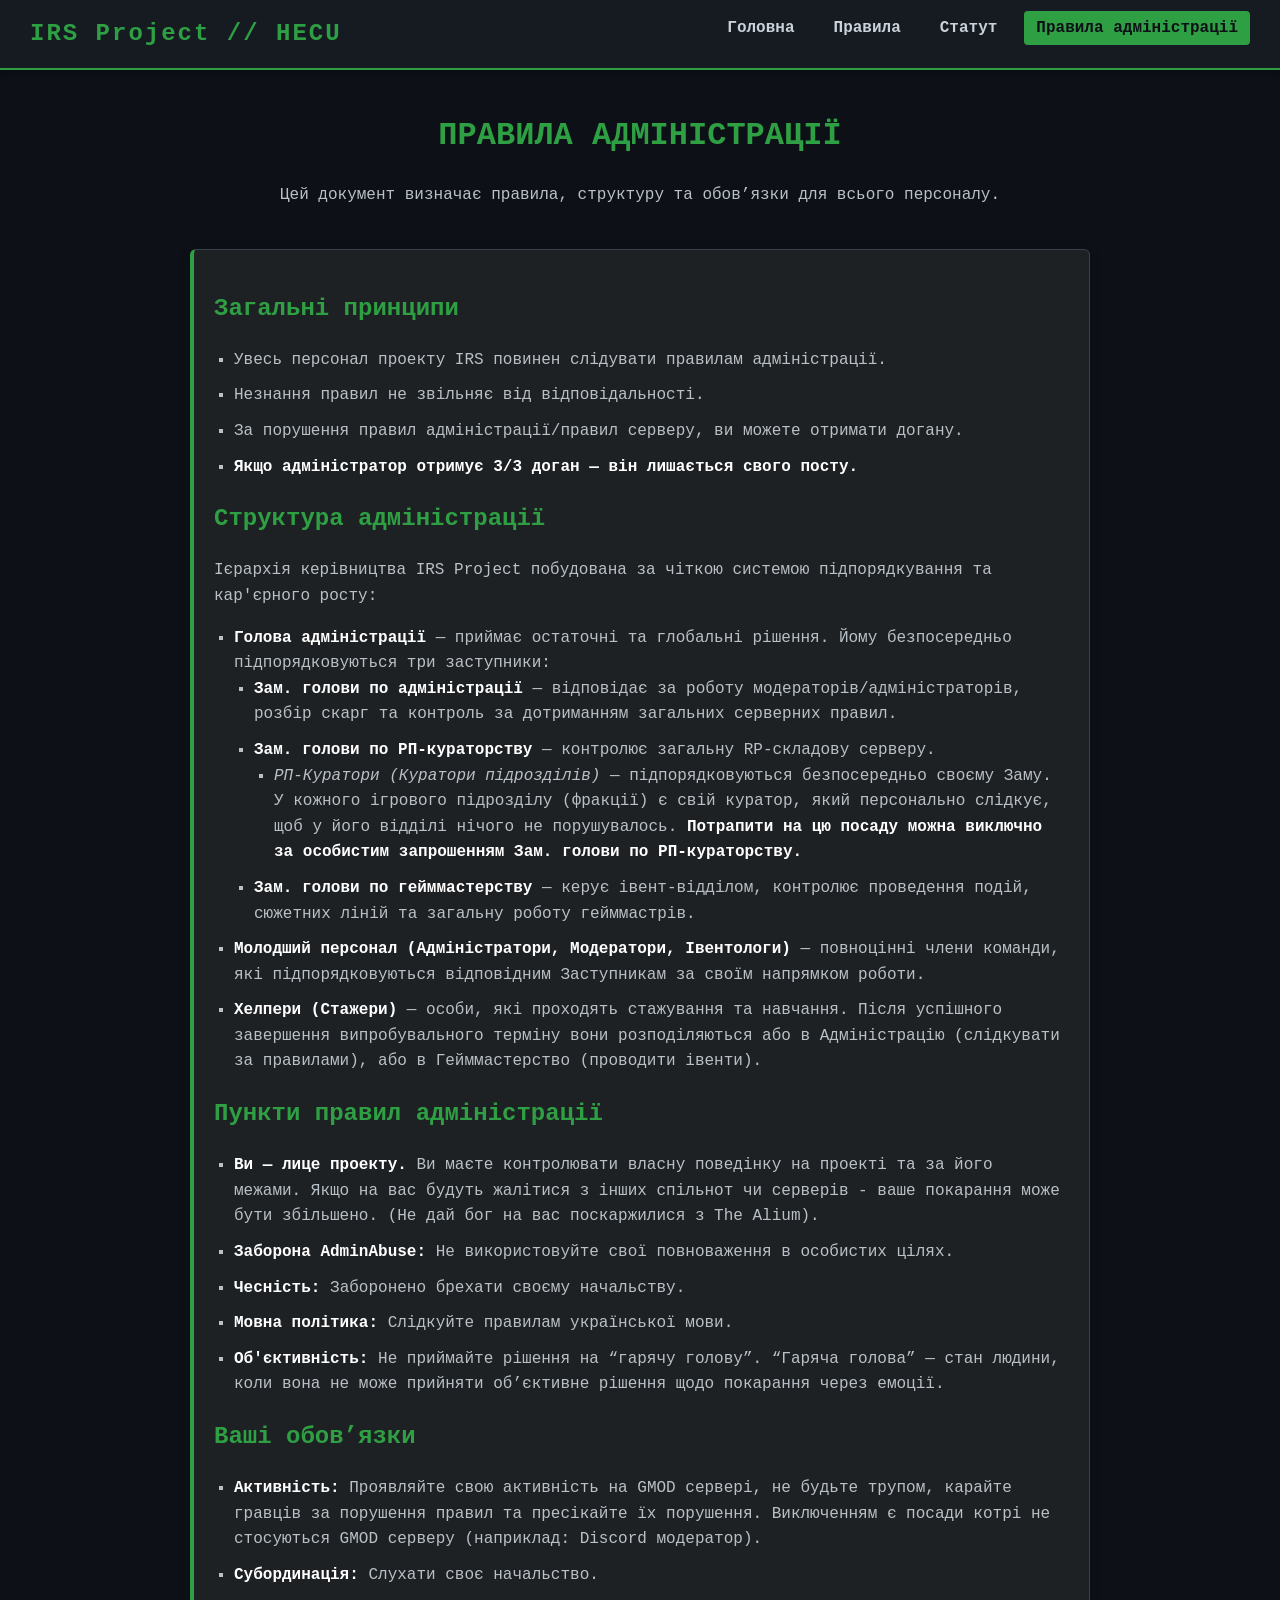
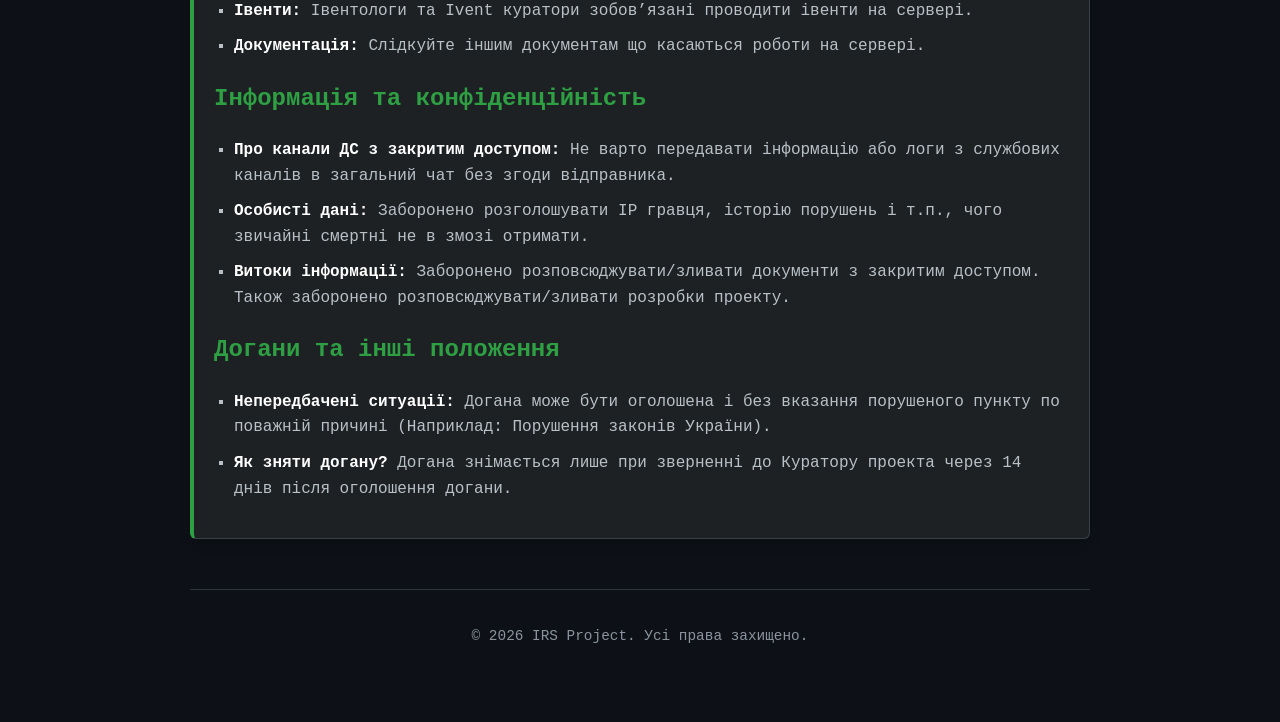
==== admin.html @ d23d97cd "Add files via upload" ====
<!DOCTYPE html>
<html lang="uk">
<head>
    <meta charset="UTF-8">
    <meta name="viewport" content="width=device-width, initial-scale=1.0">
    <title>IRS Project | Правила адміністрації</title>
    <link rel="stylesheet" href="style.css">
</head>
<body>
    <nav class="navbar">
        <div class="nav-brand">IRS Project // HECU</div>
        <ul class="nav-links">
            <li><a href="index.html">Головна</a></li>
            <li><a href="rules.html">Правила</a></li>
            <li><a href="charter.html">Статут</a></li>
            <li><a href="admin.html" class="active">Правила адміністрації</a></li>
        </ul>
    </nav>

    <div class="container">
        <header>
            <h1>ПРАВИЛА АДМІНІСТРАЦІЇ</h1>
            <p>Цей документ визначає правила, структуру та обов’язки для всього персоналу.</p>
        </header>

        <main>
            <section class="terminal-box">
                <h2>Загальні принципи</h2>
                <ul>
                    <li>Увесь персонал проекту IRS повинен слідувати правилам адміністрації.</li>
                    <li>Незнання правил не звільняє від відповідальності.</li>
                    <li>За порушення правил адміністрації/правил серверу, ви можете отримати догану.</li>
                    <li><strong>Якщо адміністратор отримує 3/3 доган — він лишається свого посту.</strong></li>
                </ul>

                <h2>Структура адміністрації</h2>
                <p>Ієрархія керівництва IRS Project побудована за чіткою системою підпорядкування та кар'єрного росту:</p>
                <ul>
                    <li><strong>Голова адміністрації</strong> — приймає остаточні та глобальні рішення. Йому безпосередньо підпорядковуються три заступники:
                        <ul>
                            <li><strong>Зам. голови по адміністрації</strong> — відповідає за роботу модераторів/адміністраторів, розбір скарг та контроль за дотриманням загальних серверних правил.</li>
                            <li><strong>Зам. голови по РП-кураторству</strong> — контролює загальну RP-складову серверу.
                                <ul>
                                    <li><em>РП-Куратори (Куратори підрозділів)</em> — підпорядковуються безпосередньо своєму Заму. У кожного ігрового підрозділу (фракції) є свій куратор, який персонально слідкує, щоб у його відділі нічого не порушувалось. <strong>Потрапити на цю посаду можна виключно за особистим запрошенням Зам. голови по РП-кураторству.</strong></li>
                                </ul>
                            </li>
                            <li><strong>Зам. голови по гейммастерству</strong> — керує івент-відділом, контролює проведення подій, сюжетних ліній та загальну роботу гейммастрів.</li>
                        </ul>
                    </li>
                    <li><strong>Молодший персонал (Адміністратори, Модератори, Івентологи)</strong> — повноцінні члени команди, які підпорядковуються відповідним Заступникам за своїм напрямком роботи.</li>
                    <li><strong>Хелпери (Стажери)</strong> — особи, які проходять стажування та навчання. Після успішного завершення випробувального терміну вони розподіляються або в Адміністрацію (слідкувати за правилами), або в Гейммастерство (проводити івенти).</li>
                </ul>

                <h2>Пункти правил адміністрації</h2>
                <ul>
                    <li><strong>Ви — лице проекту.</strong> Ви маєте контролювати власну поведінку на проекті та за його межами. Якщо на вас будуть жалітися з інших спільнот чи серверів - ваше покарання може бути збільшено. (Не дай бог на вас поскаржилися з The Alium).</li>
                    <li><strong>Заборона AdminAbuse:</strong> Не використовуйте свої повноваження в особистих цілях.</li>
                    <li><strong>Чесність:</strong> Заборонено брехати своєму начальству.</li>
                    <li><strong>Мовна політика:</strong> Слідкуйте правилам української мови.</li>
                    <li><strong>Об'єктивність:</strong> Не приймайте рішення на “гарячу голову”. “Гаряча голова” — стан людини, коли вона не може прийняти об’єктивне рішення щодо покарання через емоції.</li>
                </ul>

                <h2>Ваші обов’язки</h2>
                <ul>
                    <li><strong>Активність:</strong> Проявляйте свою активність на GMOD сервері, не будьте трупом, карайте гравців за порушення правил та пресікайте їх порушення. Виключенням є посади котрі не стосуються GMOD серверу (наприклад: Discord модератор).</li>
                    <li><strong>Субординація:</strong> Слухати своє начальство.</li>
                    <li><strong>Івенти:</strong> Івентологи та Ivent куратори зобов’язані проводити івенти на сервері.</li>
                    <li><strong>Документація:</strong> Слідкуйте іншим документам що касаються роботи на сервері.</li>
                </ul>

                <h2>Інформація та конфіденційність</h2>
                <ul>
                    <li><strong>Про канали ДС з закритим доступом:</strong> Не варто передавати інформацію або логи з службових каналів в загальний чат без згоди відправника.</li>
                    <li><strong>Особисті дані:</strong> Заборонено розголошувати IP гравця, історію порушень і т.п., чого звичайні смертні не в змозі отримати.</li>
                    <li><strong>Витоки інформації:</strong> Заборонено розповсюджувати/зливати документи з закритим доступом. Також заборонено розповсюджувати/зливати розробки проекту.</li>
                </ul>

                <h2>Догани та інші положення</h2>
                <ul>
                    <li><strong>Непередбачені ситуації:</strong> Догана може бути оголошена і без вказання порушеного пункту по поважній причині (Наприклад: Порушення законів України).</li>
                    <li><strong>Як зняти догану?</strong> Догана знімається лише при зверненні до Куратору проекта через 14 днів після оголошення догани.</li>
                </ul>
            </section>
        </main>

        <footer>
            <p>&copy; 2026 IRS Project. Усі права захищено.</p>
        </footer>
    </div>

    <script>
        document.addEventListener('DOMContentLoaded', () => {
            const links = document.querySelectorAll('.nav-links a');

            links.forEach(link => {
                link.addEventListener('click', function(e) {
                    if (this.href === window.location.href) return;
                    e.preventDefault();
                    const target = this.href;
                    document.body.classList.add('fade-out');
                    setTimeout(() => {
                        window.location.href = target;
                    }, 300);
                });
            });
        });
    </script>
</body>
</html>
---- style.css ----
/* =========================================
 *  БАЗОВІ НАЛАШТУВАННЯ ТА АНІМАЦІЇ
 = *======================================== */
body {
    background-color: #0d1117;
    color: #b9c1c7; /* М'який колір тексту для захисту очей */
    font-family: 'Courier New', Courier, monospace;
    margin: 0;
    padding: 0;
    line-height: 1.6;
    animation: pageFadeIn 0.4s ease-out forwards;
    opacity: 0; /* Ховаємо до початку анімації */
}

/* Анімація появи сторінки */
@keyframes pageFadeIn {
    from { opacity: 0; transform: translateY(15px); }
    to { opacity: 1; transform: translateY(0); }
}

/* Анімація зникнення сторінки (викликається JS скриптом) */
body.fade-out {
    animation: pageFadeOut 0.3s ease-in forwards;
}

@keyframes pageFadeOut {
    from { opacity: 1; transform: translateY(0); }
    to { opacity: 0; transform: translateY(-15px); }
}

/* =========================================
 *  НАВІГАЦІЙНЕ МЕНЮ
 = *======================================== */
.navbar {
    background-color: #161b22;
    border-bottom: 2px solid #2ea043;
    display: flex;
    justify-content: space-between;
    align-items: center;
    padding: 15px 30px;
    box-shadow: 0 4px 6px rgba(0,0,0,0.3);
}

.nav-brand {
    font-size: 1.5rem;
    font-weight: bold;
    color: #2ea043;
    letter-spacing: 2px;
}

.nav-links {
    list-style: none;
    display: flex;
    gap: 15px;
    margin: 0;
    padding: 0;
}

.nav-links a {
    color: #c9d1d9;
    text-decoration: none;
    font-weight: bold;
    padding: 8px 12px;
    border-radius: 4px;
    transition: all 0.2s ease-in-out;
}

.nav-links a:hover, .nav-links a.active {
    background-color: #2ea043;
    color: #0d1117;
}

/* =========================================
 *  ГОЛОВНА СТОРІНКА (БАНЕР ТА ТЕКСТ)
 = *======================================== */
.hero-banner {
    /* Фон з затемненням та картинкою. Заміни URL на свою картинку, коли вона буде */
    background: linear-gradient(rgba(0, 0, 0, 0.5), rgba(0, 0, 0, 0.7)), url('https://cdn2.steamgriddb.com/hero_thumb/b64af96907830c25b6bd2e01e6996eae.jpg') center/cover no-repeat;
    height: 350px;
    display: flex;
    justify-content: center;
    align-items: center;
    border-bottom: 2px solid #2ea043;
}

.hero-banner h1 {
    font-family: Arial, sans-serif;
    font-size: 4rem;
    color: #ffffff;
    margin: 0;
    text-shadow: 2px 2px 8px rgba(0,0,0,0.9);
}

.main-content {
    background-color: #4b4c4d;
    padding: 60px 20px;
}

.text-container {
    max-width: 900px;
    margin: 0 auto;
    font-family: 'Georgia', 'Times New Roman', serif;
    color: #f0f0f0;
    font-size: 1.15rem;
    line-height: 1.8;
}

.section-title {
    font-weight: bold;
    text-align: center;
    margin-top: 30px;
    margin-bottom: 15px;
    font-size: 1.25rem;
    color: #ffffff;
    font-family: 'Arial', sans-serif;
}

/* =========================================
 *  БЛОК КЕРІВНИЦТВА (ПЛАВНА АНІМАЦІЯ GRID)
 = *======================================== */
.team-section {
    max-width: 900px;
    margin: 60px auto 0;
    font-family: 'Arial', sans-serif;
}

/* Клікабельний заголовок */
.team-title-bar {
    display: flex;
    justify-content: space-between;
    align-items: center;
    cursor: pointer;
    user-select: none;
}

.team-title {
    color: #ffffff;
    font-size: 1.8rem;
    margin-bottom: 10px;
    text-transform: uppercase;
    font-weight: normal;
}

.team-title-bar:hover .team-title,
.team-title-bar:hover .toggle-icon {
    color: #2ea043;
    transition: color 0.2s ease;
}

/* Анімація іконки + */
.toggle-icon {
    font-size: 2rem;
    color: #ffffff;
    transition: transform 0.4s ease;
}

/* Хрестик при відкритті */
.team-collapse.is-open .toggle-icon {
    transform: rotate(45deg);
    color: #2ea043;
}

/* Магія CSS Grid для плавного виїжджання */
.team-content-wrapper {
    display: grid;
    grid-template-rows: 0fr;
    transition: grid-template-rows 0.4s ease-out;
}

.team-content-inner {
    overflow: hidden; /* Ховає контент, поки він згорнутий */
}

/* При відкритті розтягуємо на 100% висоти контенту */
.team-collapse.is-open .team-content-wrapper {
    grid-template-rows: 1fr;
}

.team-divider {
    border: 0;
    height: 3px;
    background-color: #ffffff;
    margin-bottom: 30px;
}

/* Сітка для карток */
.team-container {
    display: flex;
    flex-direction: column;
    gap: 40px;
    padding-top: 10px; /* Невеликий відступ від лінії */
}

.leader-row {
    display: flex;
    justify-content: center;
}

.deputies-row {
    display: flex;
    justify-content: center;
    gap: 30px;
    flex-wrap: wrap; /* Адаптивність для телефонів */
}

/* Загальний стиль для кожної картки - ЖОРСТКА ФІКСАЦІЯ */
.team-card {
    width: 230px; /* Жорстко фіксуємо ширину, ніяких відсотків */
    display: flex;
    flex-direction: column;
    align-items: center; /* Центруємо все всередині */
}

/* Ідеально квадратна аватарка */
.team-avatar {
    width: 230px;
    height: 230px; /* Примусово робимо квадрат */
    object-fit: cover; /* Якщо картинка прямокутна - вона обріжеться, але не сплюснеться */
    background-color: #1a1c1e;
    margin-bottom: 10px;
    display: block;
}

/* Блок з ніком */
.team-name {
    width: 100%; /* Розтягуємо рівно на 230px */
    box-sizing: border-box; /* Щоб рамки не додавали зайвої ширини */
    background-color: #1c1d1f;
    color: #a0a0a0;
    border: 1px solid #5a5a5a;
    padding: 8px 5px;
    text-align: center;
    font-size: 0.9rem;
    margin-bottom: 10px;
}

/* Роль (Глава, Зам) */
.team-role {
    width: 100%;
    color: #ffffff;
    font-weight: bold;
    font-size: 0.85rem; /* Трохи зменшив шрифт, щоб влізли довгі назви */
    text-transform: uppercase;
    text-align: center;
    line-height: 1.4; /* Зручний відступ між рядками для довгого тексту */
}
/* =========================================
 *  СТОРІНКА ПРАВИЛ (БЛОК ТЕРМІНАЛУ)
 = *======================================== */
.container {
    max-width: 900px;
    margin: 40px auto;
    padding: 0 20px;
}

header {
    text-align: center;
    margin-bottom: 40px;
}

h1, h2, h3 {
    color: #2ea043;
}

/* М'який фон терміналу для тексту правил */
.terminal-box {
    background-color: #1e2124;
    border: 1px solid #3a4047;
    padding: 20px;
    border-left: 4px solid #2ea043;
    border-radius: 6px;
    box-shadow: 0 4px 12px rgba(0, 0, 0, 0.2);
}

ul {
    list-style-type: square;
    padding-left: 20px;
}

li {
    margin-bottom: 10px;
}

strong {
    color: #ffffff;
}

/* =========================================
 *  ФУТЕР
 = *======================================== */
footer {
    text-align: center;
    margin-top: 50px;
    padding-top: 20px;
    border-top: 1px solid #30363d;
    color: #8b949e;
    font-size: 0.9rem;
    padding-bottom: 20px;
}
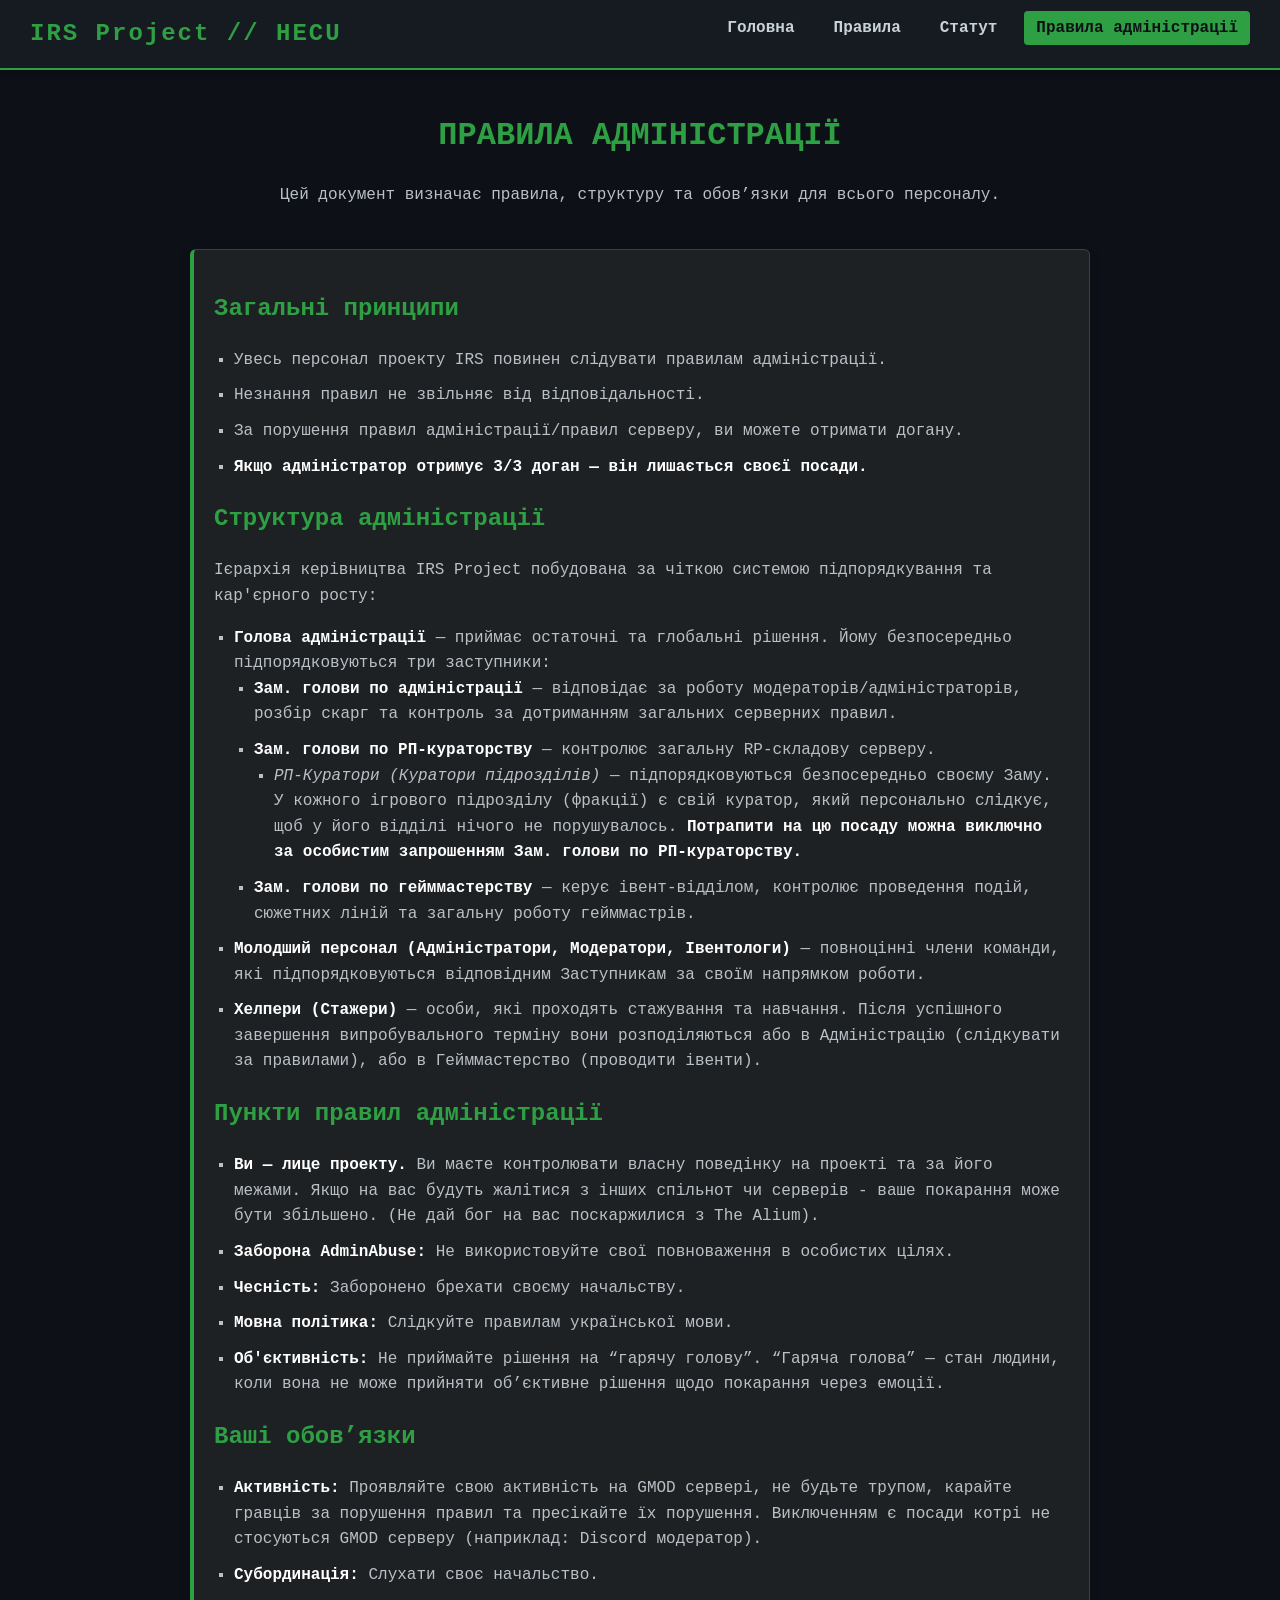
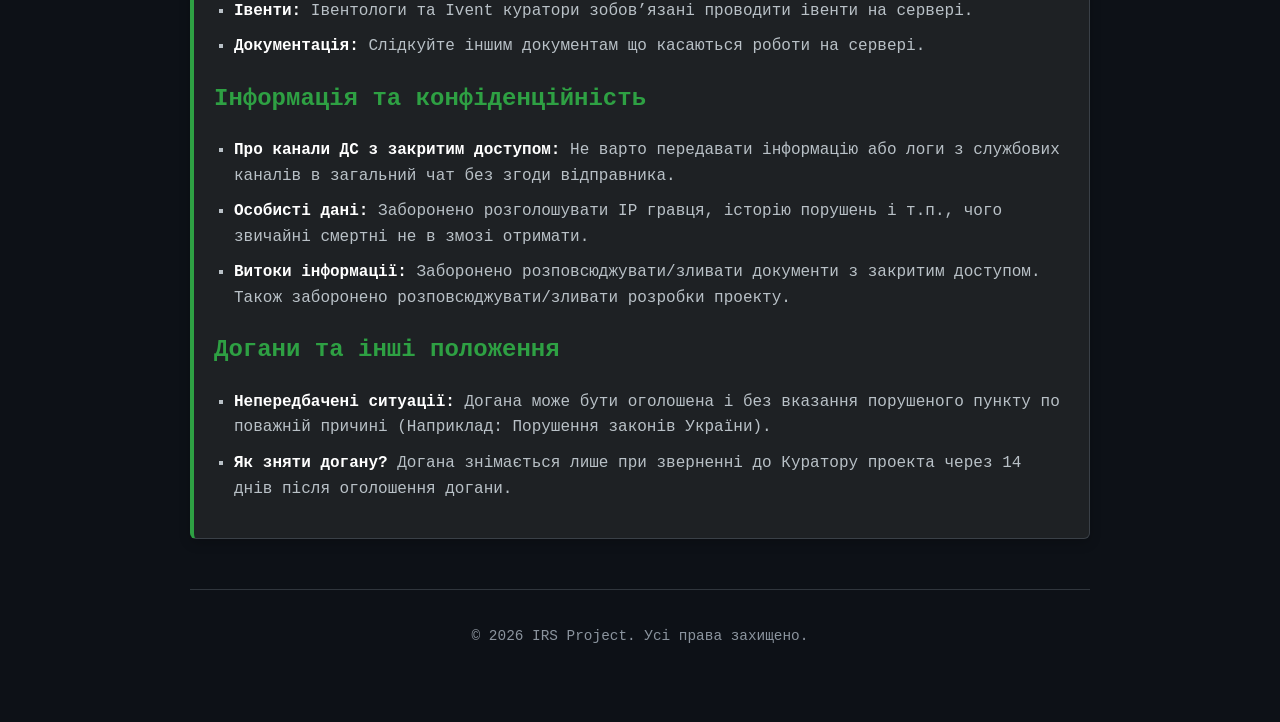
==== commit 57f640a5: "Fix grammatical error in admin.html" ====
--- a/admin.html
+++ b/admin.html
@@ -5,6 +5,12 @@
     <meta name="viewport" content="width=device-width, initial-scale=1.0">
     <title>IRS Project | Правила адміністрації</title>
     <link rel="stylesheet" href="style.css">
+
+    <meta property="og:title" content="IRS Project | HL: HECU RP">
+    <meta property="og:description" content="Український військово-рольовий сервер (Military RP) у всесвіті Half-Life. Атмосфера катастрофи в Чорній Мезі, суворий статут та боротьба за виживання.">
+    <meta property="og:image" content="https://images.steamusercontent.com/ugc/4035672230849723/F85C774FB08B85DD0A5FEDB623C6EC84D47D0886/?imw=5000&imh=5000&ima=fit&impolicy=Letterbox&imcolor=%23000000&letterbox=false">
+    <meta property="og:url" content="irsproject.pp.ua"> <meta property="og:type" content="website">
+    <meta name="theme-color" content="#2ea043"> <meta name="twitter:card" content="summary_large_image">
 </head>
 <body>
     <nav class="navbar">
@@ -30,7 +36,7 @@
                     <li>Увесь персонал проекту IRS повинен слідувати правилам адміністрації.</li>
                     <li>Незнання правил не звільняє від відповідальності.</li>
                     <li>За порушення правил адміністрації/правил серверу, ви можете отримати догану.</li>
-                    <li><strong>Якщо адміністратор отримує 3/3 доган — він лишається свого посту.</strong></li>
+                    <li><strong>Якщо адміністратор отримує 3/3 доган — він лишається своєї посади.</strong></li>
                 </ul>
 
                 <h2>Структура адміністрації</h2>
--- a/style.css
+++ b/style.css
@@ -297,3 +297,85 @@
     font-size: 0.9rem;
     padding-bottom: 20px;
 }
+
+
+/* =========================================
+   АДАПТАЦІЯ ПІД МОБІЛЬНІ ПРИСТРОЇ (ТЕЛЕФОНИ)
+========================================= */
+@media screen and (max-width: 768px) {
+    /* 1. Навігаційне меню: робимо його вертикальним або переносимо кнопки */
+    .navbar {
+        flex-direction: column;
+        padding: 15px 10px;
+        gap: 15px;
+    }
+
+    .nav-links {
+        flex-wrap: wrap;
+        justify-content: center;
+        gap: 10px;
+    }
+
+    .nav-links a {
+        font-size: 0.85rem;
+        padding: 6px 10px;
+    }
+
+    /* 2. Головний банер: зменшуємо висоту та розмір тексту */
+    .hero-banner {
+        height: 200px;
+    }
+
+    .hero-banner h1 {
+        font-size: 2.5rem;
+        text-align: center;
+    }
+
+    /* 3. Основний текст: зменшуємо відступи по боках */
+    .main-content {
+        padding: 30px 15px;
+    }
+
+    .text-container {
+        font-size: 1rem; /* Трохи менший шрифт для зручного читання */
+    }
+
+    /* 4. Термінал (для Правил та Статуту): економимо місце */
+    .container {
+        margin: 20px auto;
+        padding: 0 10px;
+    }
+
+    .terminal-box {
+        padding: 15px;
+        border-left: 3px solid #2ea043; /* Тонша рамка збоку */
+        font-size: 0.9rem;
+    }
+
+    ul {
+        padding-left: 15px; /* Менший відступ для списків */
+    }
+
+    /* 5. Блок керівництва: центруємо та адаптуємо відступи */
+    .team-title {
+        font-size: 1.4rem;
+    }
+
+    .team-container {
+        gap: 30px;
+    }
+
+    .deputies-row {
+        gap: 20px;
+    }
+
+    /* Картки трохи зменшуємо, щоб вони не прилипали до країв екрану */
+    .team-card {
+        width: 200px;
+    }
+
+    .team-avatar {
+        width: 200px;
+        height: 200px;
+    }
+}
